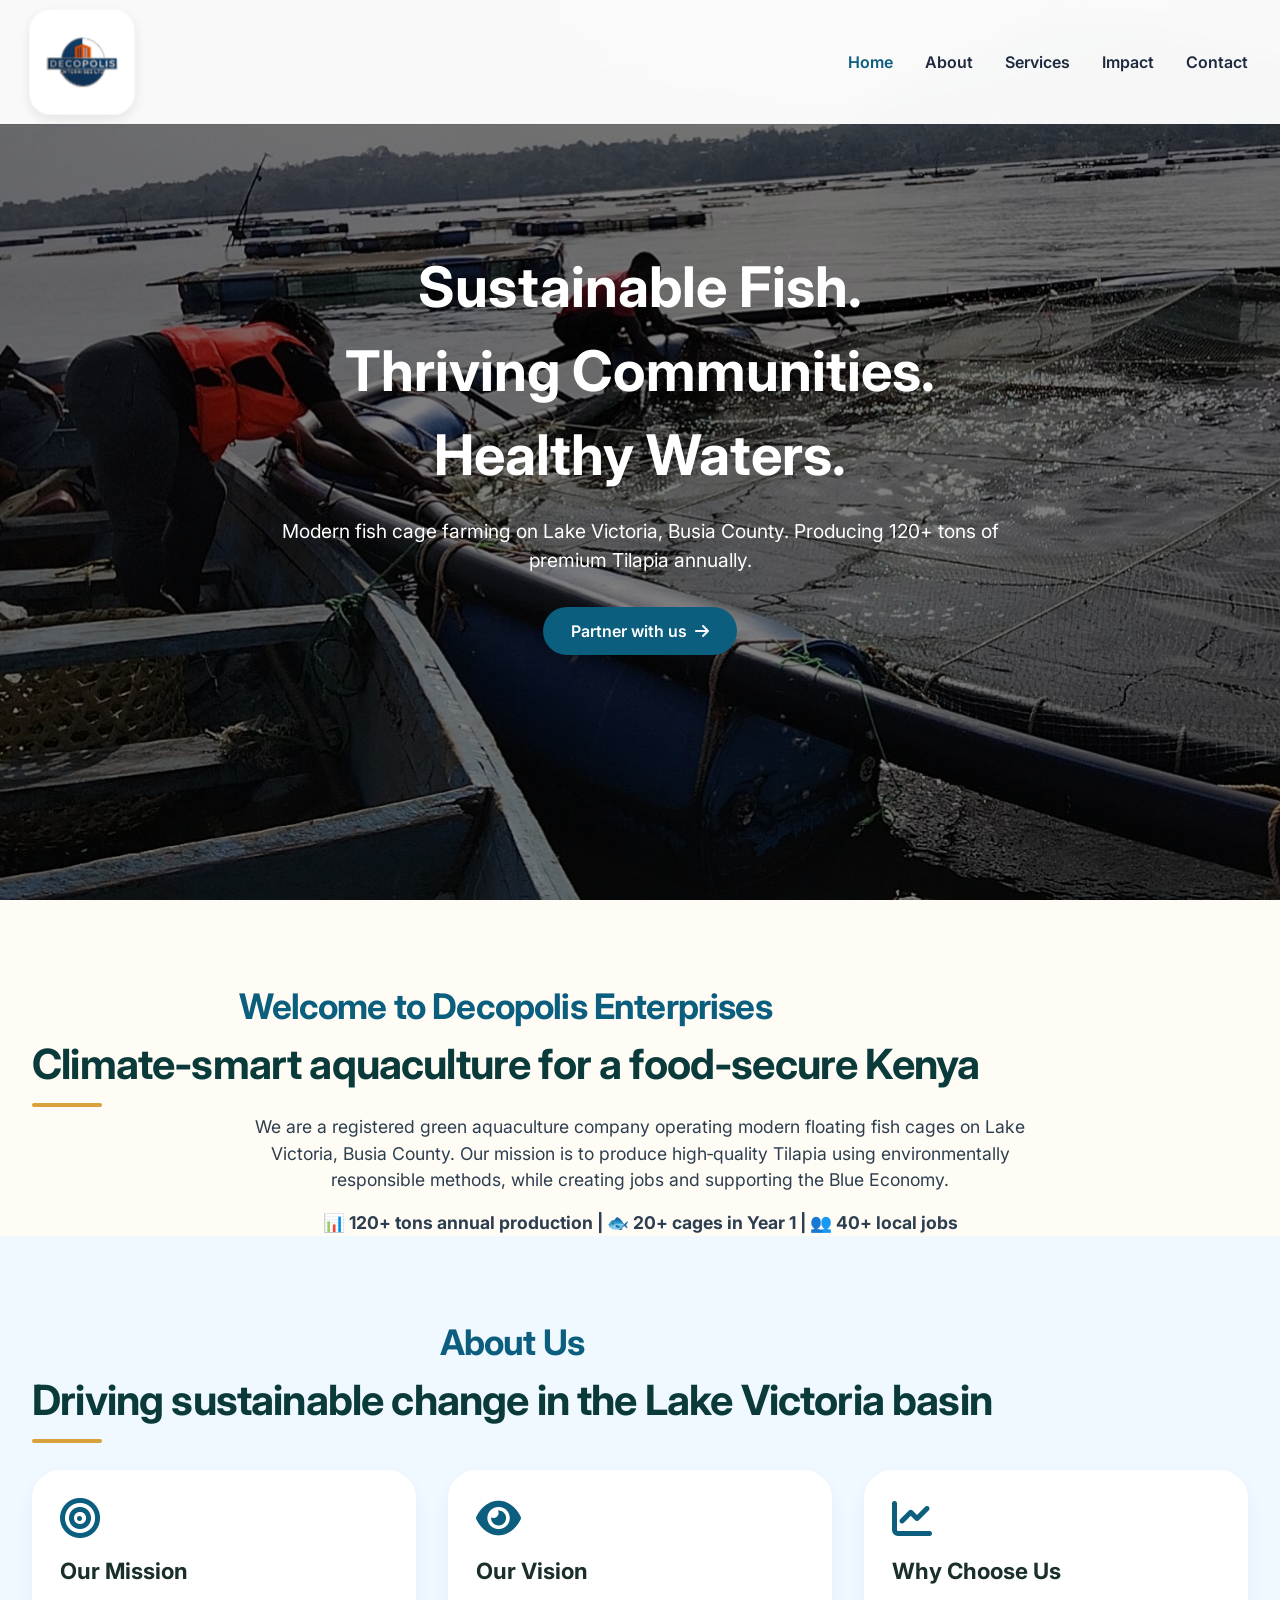
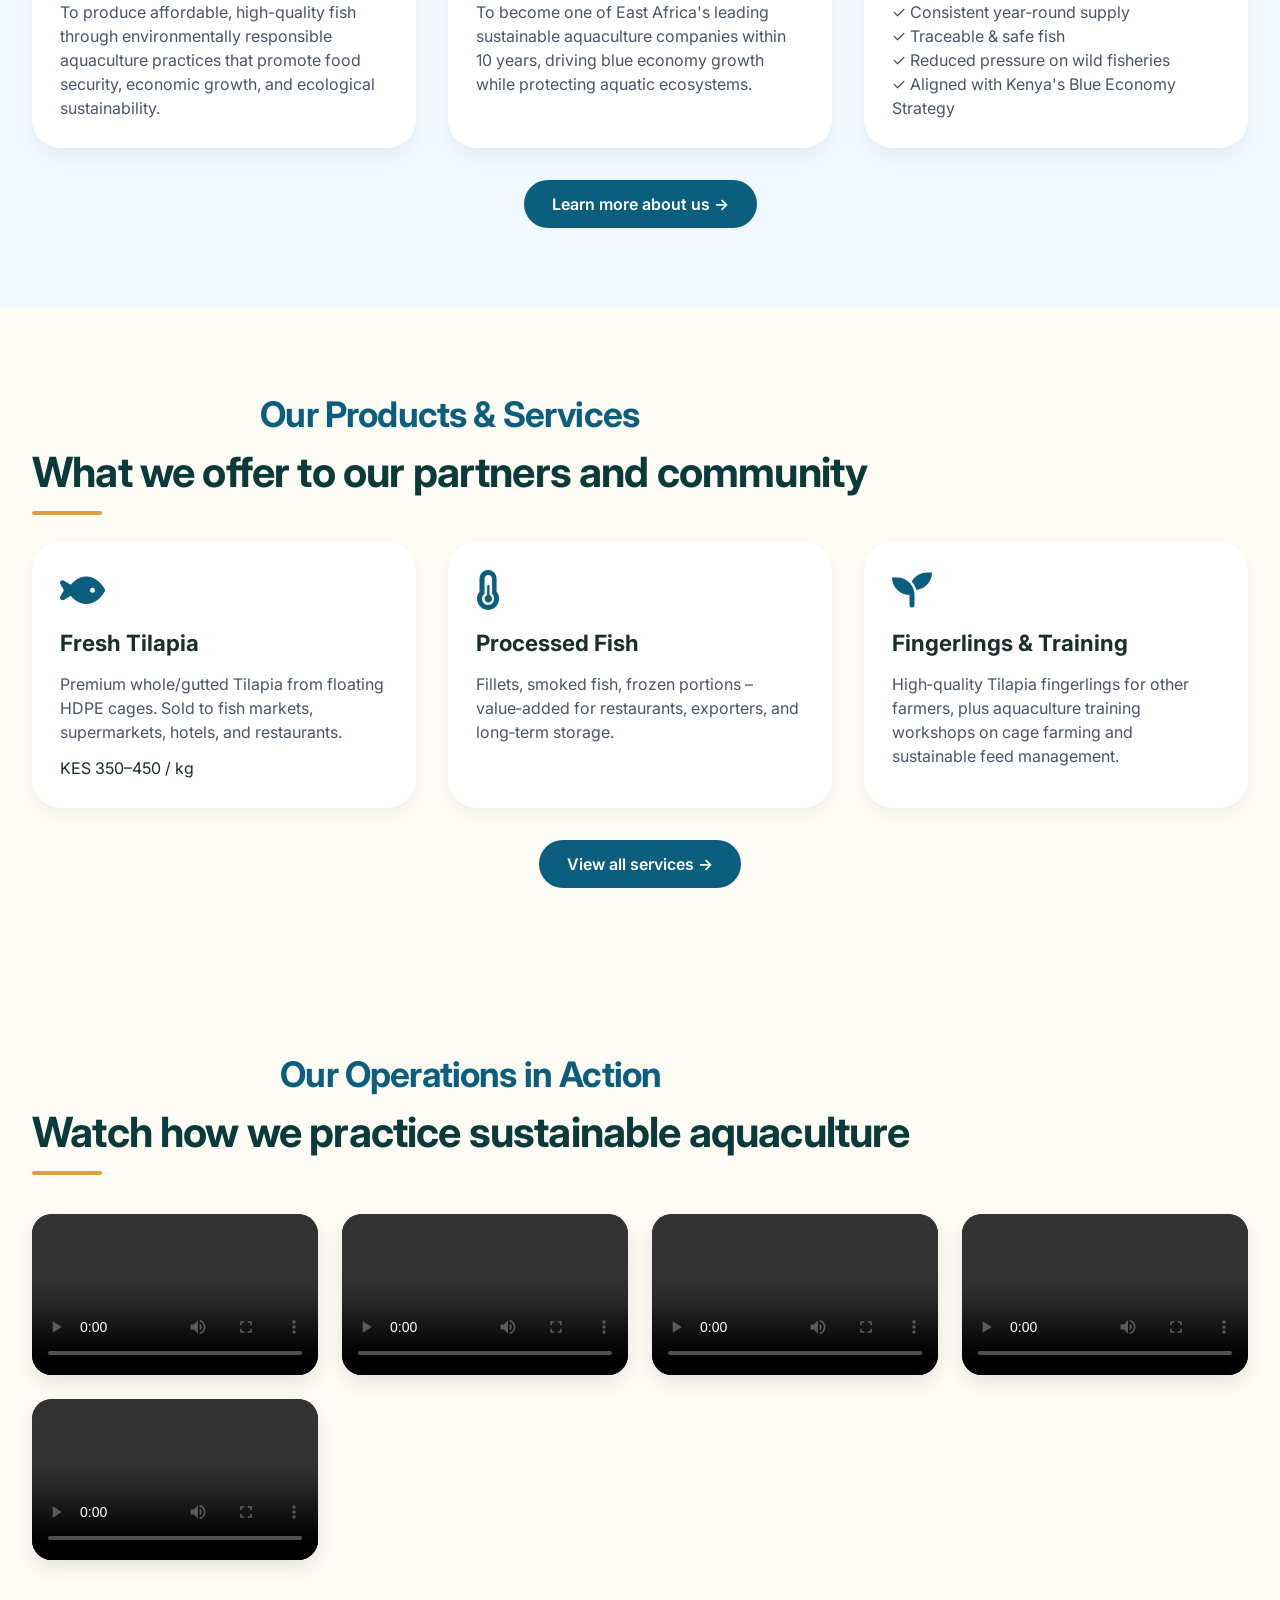
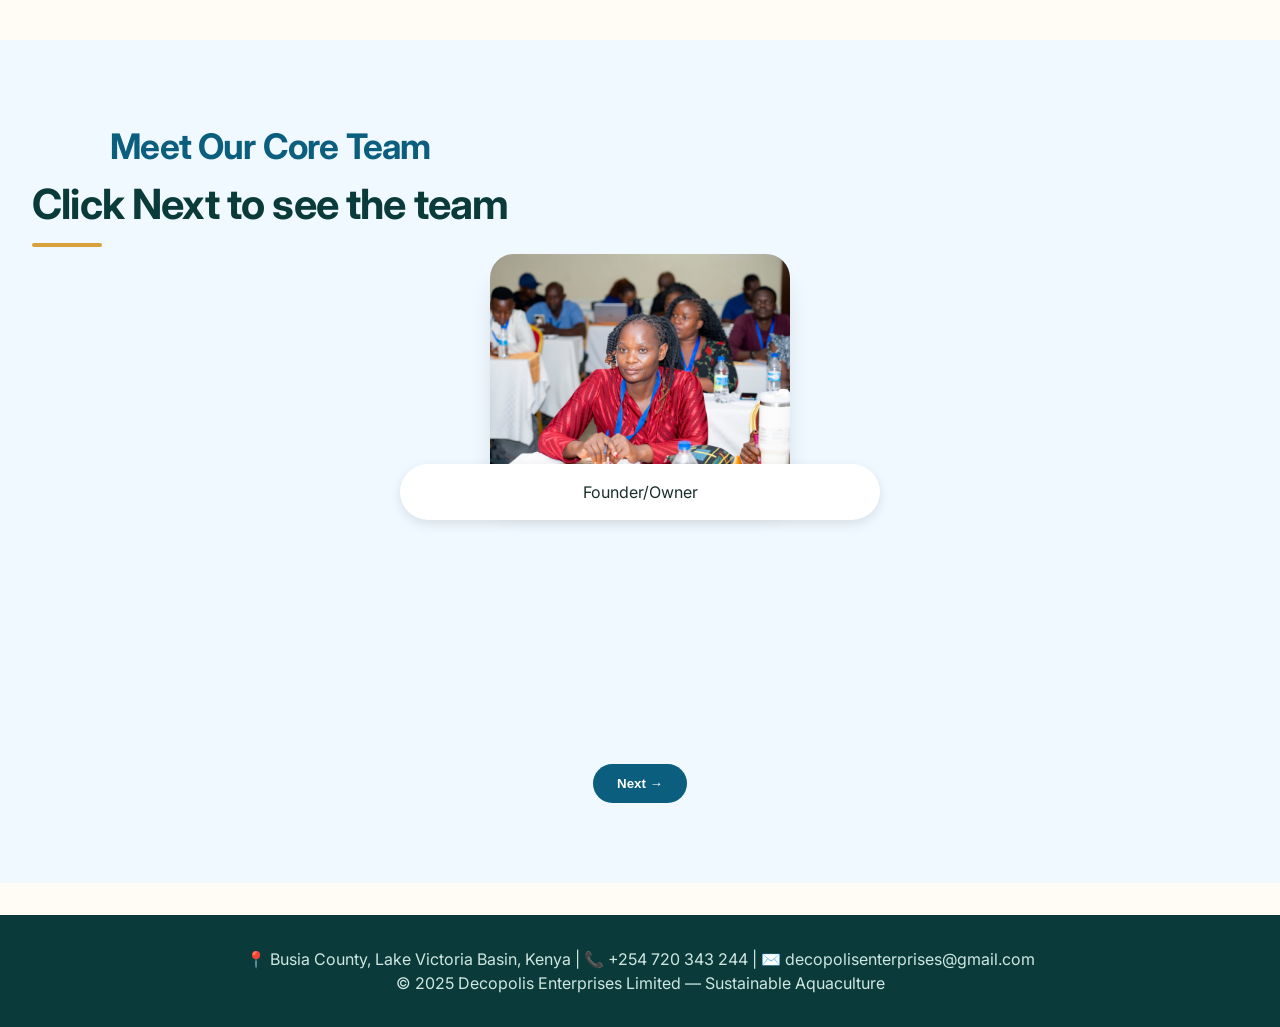
==== index.html @ 2c586dbb "Files for the company" ====
<!DOCTYPE html>
<html lang="en">
<head>
    <meta charset="UTF-8">
    <meta name="viewport" content="width=device-width, initial-scale=1.0">
    <title>Decopolis Enterprises | Sustainable Fish Farming</title>
    <link href="https://fonts.googleapis.com/css2?family=Inter:wght@300;400;600;700;800&display=swap" rel="stylesheet">
    <link rel="stylesheet" href="https://cdnjs.cloudflare.com/ajax/libs/font-awesome/6.0.0-beta3/css/all.min.css">
    <link rel="stylesheet" href="style.css">
    <style>
        /* Additional fix for team carousel (keep as is) */
        .carousel-container {
            position: relative;
            min-height: 480px;
        }
        .team-card {
            position: absolute;
            top: 0;
            left: 0;
            width: 100%;
            opacity: 0;
            visibility: hidden;
            transition: opacity 0.5s ease, visibility 0.5s;
            text-align: center;
        }
        .team-card.active {
            opacity: 1;
            visibility: visible;
            position: relative;
        }
        .team-card img {
            width: 100%;
            max-width: 300px;
            height: auto;
            border-radius: 24px;
            box-shadow: 0 20px 30px -10px rgba(0,0,0,0.2);
            margin: 0 auto;
            display: block;
        }
        .team-info {
            background: white;
            padding: 16px;
            margin-top: -30px;
            margin-left: auto;
            margin-right: auto;
            width: 80%;
            border-radius: 40px;
            box-shadow: 0 4px 12px rgba(0,0,0,0.1);
            position: relative;
            z-index: 2;
        }
        /* New styles for added info sections (keep consistent) */
        .info-grid {
            display: grid;
            grid-template-columns: repeat(auto-fit, minmax(280px, 1fr));
            gap: 32px;
            margin-top: 20px;
        }
        .info-card {
            background: white;
            padding: 28px;
            border-radius: 28px;
            box-shadow: 0 8px 20px rgba(0,0,0,0.05);
            transition: 0.2s;
        }
        .info-card:hover {
            transform: translateY(-4px);
            box-shadow: 0 12px 28px rgba(0,0,0,0.1);
        }
        .info-card i {
            font-size: 40px;
            color: #0b5e7e;
            margin-bottom: 16px;
        }
        .info-card h3 {
            margin-bottom: 12px;
            font-size: 1.4rem;
        }
        .info-card p {
            color: #4a5568;
        }

  /* Video grid – 4 columns on desktop, 2 on tablet, 1 on mobile */
  .video-grid {
    display: grid;
    grid-template-columns: repeat(4, 1fr);
    gap: 1.5rem;
    margin-top: 2rem;
  }
  .video-wrapper {
    background: #1e2a3e;
    border-radius: 20px;
    overflow: hidden;
    box-shadow: 0 8px 20px rgba(0,0,0,0.1);
    transition: transform 0.2s;
  }
  .video-wrapper:hover {
    transform: translateY(-4px);
  }
  .responsive-video {
    width: 100%;
    aspect-ratio: 16 / 9;  /* Forces all videos to 16:9, cropping if needed */
    object-fit: cover;      /* Crops extra width/height to fit the box */
    display: block;
  }
  /* Responsive breakpoints */
  @media (max-width: 900px) {
    .video-grid { grid-template-columns: repeat(2, 1fr); }
  }
  @media (max-width: 550px) {
    .video-grid { grid-template-columns: 1fr; }
  }
    </style>
</head>
<body>

<header class="site-header">
    <div class="container">
        <div class="scene">
            <div class="card">
                <div class="face front">
                    <img src="./images/logo images/logo.png" class="logo-img" alt="Logo">
                </div>
                <div class="face back">
                    <div class="slogan-text">Sustainable Fish.<br>Thriving Communities.<br>Healthy Waters.</div>
                </div>
            </div>
        </div>
        <nav class="main-nav">
            <ul>
                <li><a href="index.html" class="active">Home</a></li>
                <li><a href="about.html">About</a></li>
                <li><a href="services.html">Services</a></li>
                <li><a href="impact.html">Impact</a></li>
                <li><a href="contact.html">Contact</a></li>
            </ul>
        </nav>
        <div class="mobile-toggle"><i class="fas fa-bars"></i></div>
    </div>
</header>

<main>
    <!-- Hero with 6 fading backgrounds (UNCHANGED) -->
    <section class="hero">
        <div class="slideshow-bg" id="heroSlideshow">
            <div class="slide-bg" style="background-image: url('./images/site images/fishing.jpeg');"></div>
            <div class="slide-bg" style="background-image: url('./images/site images/fishing2.jpeg');"></div>
            <div class="slide-bg" style="background-image: url('./images/site images/fishing3.jpeg');"></div>
            <div class="slide-bg" style="background-image: url('./images/site images/solarpanels.jpeg');"></div>
            <div class="slide-bg" style="background-image: url('./images/site images/solarproducts.jpeg');"></div>
            <div class="slide-bg" style="background-image: url('./images/site images/fishing6.jpeg');"></div>
        </div>
        <div class="hero-overlay"></div>
        <div class="hero-content">
            <h1>Sustainable Fish.<br>Thriving Communities.<br>Healthy Waters.</h1>
            <p>Modern fish cage farming on Lake Victoria, Busia County. Producing 120+ tons of premium Tilapia annually.</p>
            <a href="contact.html" class="btn btn-primary">Partner with us <i class="fas fa-arrow-right"></i></a>
        </div>
    </section>

    <!-- ===== NEW: SIMPLE INTRODUCTION ===== -->
    <section class="section" style="padding-bottom: 0;">
        <div class="container">
            <div class="section-title">
                <h2>Welcome to Decopolis Enterprises</h2>
                <p>Climate‑smart aquaculture for a food‑secure Kenya</p>
            </div>
            <div style="max-width: 800px; margin: 0 auto; text-align: center; font-size: 1.1rem; color: #2d3e50;">
                <p>We are a registered green aquaculture company operating modern floating fish cages on Lake Victoria, Busia County. Our mission is to produce high‑quality Tilapia using environmentally responsible methods, while creating jobs and supporting the Blue Economy.</p>
                <p style="margin-top: 16px;"><strong>📊 120+ tons annual production | 🐟 20+ cages in Year 1 | 👥 40+ local jobs</strong></p>
            </div>
        </div>
    </section>

    <!-- ===== NEW: ABOUT US GLIMPSE ===== -->
    <section class="section" style="background: #f0f9ff;">
        <div class="container">
            <div class="section-title">
                <h2>About Us</h2>
                <p>Driving sustainable change in the Lake Victoria basin</p>
            </div>
            <div class="info-grid">
                <div class="info-card">
                    <i class="fas fa-bullseye"></i>
                    <h3>Our Mission</h3>
                    <p>To produce affordable, high-quality fish through environmentally responsible aquaculture practices that promote food security, economic growth, and ecological sustainability.</p>
                </div>
                <div class="info-card">
                    <i class="fas fa-eye"></i>
                    <h3>Our Vision</h3>
                    <p>To become one of East Africa's leading sustainable aquaculture companies within 10 years, driving blue economy growth while protecting aquatic ecosystems.</p>
                </div>
                <div class="info-card">
                    <i class="fas fa-chart-line"></i>
                    <h3>Why Choose Us</h3>
                    <p>✓ Consistent year‑round supply<br>✓ Traceable & safe fish<br>✓ Reduced pressure on wild fisheries<br>✓ Aligned with Kenya's Blue Economy Strategy</p>
                </div>
            </div>
            <div style="text-align: center; margin-top: 32px;">
                <a href="about.html" class="btn btn-primary" style="background: #0b5e7e;">Learn more about us →</a>
            </div>
        </div>
    </section>

    <!-- ===== NEW: PRODUCTS & SERVICES GLIMPSE ===== -->
    <section class="section">
        <div class="container">
            <div class="section-title">
                <h2>Our Products & Services</h2>
                <p>What we offer to our partners and community</p>
            </div>
            <div class="info-grid">
                <div class="info-card">
                    <i class="fas fa-fish"></i>
                    <h3>Fresh Tilapia</h3>
                    <p>Premium whole/gutted Tilapia from floating HDPE cages. Sold to fish markets, supermarkets, hotels, and restaurants.</p>
                    <span class="price-badge" style="display: inline-block; margin-top: 12px;">KES 350–450 / kg</span>
                </div>
                <div class="info-card">
                    <i class="fas fa-thermometer-half"></i>
                    <h3>Processed Fish</h3>
                    <p>Fillets, smoked fish, frozen portions – value‑added for restaurants, exporters, and long‑term storage.</p>
                </div>
                <div class="info-card">
                    <i class="fas fa-seedling"></i>
                    <h3>Fingerlings & Training</h3>
                    <p>High‑quality Tilapia fingerlings for other farmers, plus aquaculture training workshops on cage farming and sustainable feed management.</p>
                </div>
            </div>
            <div style="text-align: center; margin-top: 32px;">
                <a href="services.html" class="btn btn-primary" style="background: #0b5e7e;">View all services →</a>
            </div>
        </div>
    </section>

<!-- ===== VIDEO SECTION (responsive, handles any size) ===== -->
<section class="section">
  <div class="container">
    <div class="section-title">
      <h2>Our Operations in Action</h2>
      <p>Watch how we practice sustainable aquaculture</p>
    </div>
    <div class="video-grid">
      <!-- Video 1 -->
      <div class="video-wrapper">
        <video class="responsive-video" controls >
          <source src="./videos/Decopolis/VID-20260406-WA0018.mp4" type="video/mp4">
          Your browser does not support the video tag.
        </video>
      </div>
      <!-- Video 2 -->
      <div class="video-wrapper">
        <video class="responsive-video" controls >
          <source src="./videos/Decopolis/VID-20260406-WA0019.mp4" type="video/mp4">
        </video>
      </div>
      <!-- Video 3 -->
      <div class="video-wrapper">
        <video class="responsive-video" controls>
          <source src="./videos/Decopolis/VID-20260406-WA0020.mp4" type="video/mp4">
        </video>
      </div>
      <!-- Video 4 -->
      <div class="video-wrapper">
        <video class="responsive-video" controls>
          <source src="./videos/Decopolis/VID-20260406-WA0021.mp4" type="video/mp4">
        </video>
      </div>
       <!-- Video 5 -->
      <div class="video-wrapper">
        <video class="responsive-video" controls>
          <source src="./videos/Decopolis/VID-20260406-WA0022.mp4" type="video/mp4">
        </video>
      </div>
    </div>
  </div>
</section>

    <!-- Team Carousel (unchanged) -->
    <section class="section" style="background: #f0f9ff;">
        <div class="container">
            <div class="section-title">
                <h2>Meet Our Core Team</h2>
                <p>Click Next to see the team</p>
            </div>
            <div class="team-carousel">
                <div class="carousel-container" id="teamCarousel">
                    <div class="team-card active">
                        <img src="./images/team members/founder.jpeg.jpeg" alt="Jane Mwikali">
                        <div class="team-info">
                            <p>Founder/Owner</p>
                        </div>
                    </div>
                    <div class="team-card">
                        <img src="./images/team members/operationmanager.jpeg.jpeg" alt="James Otieno">
                        <div class="team-info">
                            <p>Operations Manager</p>
                        </div>
                    </div>
                    <div class="team-card">
                        <img src="./images/team members/financemanager.jpeg.jpeg" alt="Dr. Faith Atieno">
                        <div class="team-info">
                            <p>Finance Manager</p>
                        </div>
                    </div>
                    <div class="team-card">
                        <img src="./images/team members/marketingmanager.jpeg.jpeg" alt="Marketing Manager">
                        <div class="team-info">
                            <p>Marketing Manager</p>
                        </div>
                    </div>
                </div>
                <button class="carousel-btn" id="nextTeamBtn">Next →</button>
            </div>
        </div>
    </section>
</main>

<footer>
    <div class="container">
        <p>📍 Busia County, Lake Victoria Basin, Kenya | 📞 +254 720 343 244 | ✉️ decopolisenterprises@gmail.com</p>
        <p>© 2025 Decopolis Enterprises Limited — Sustainable Aquaculture</p>
    </div>
</footer>

<script>
    // 6-image slideshow (fading)
    let slides = document.querySelectorAll('.slide-bg');
    let currentSlide = 0;
    function showSlide(index) {
        slides.forEach((s, i) => {
            s.classList.toggle('active', i === index);
        });
    }
    setInterval(() => {
        currentSlide = (currentSlide + 1) % slides.length;
        showSlide(currentSlide);
    }, 4000);
    showSlide(0);

    // Team carousel (next button cycles)
    const teamCards = document.querySelectorAll('#teamCarousel .team-card');
    let currentTeam = 0;
    const nextBtn = document.getElementById('nextTeamBtn');
    function showTeamCard(index) {
        teamCards.forEach((card, i) => {
            card.classList.toggle('active', i === index);
        });
    }
    if (nextBtn && teamCards.length) {
        nextBtn.addEventListener('click', () => {
            currentTeam = (currentTeam + 1) % teamCards.length;
            showTeamCard(currentTeam);
        });
    }

    // Mobile menu toggle
    const toggleBtn = document.querySelector('.mobile-toggle');
    const navMenu = document.querySelector('.main-nav');
    if (toggleBtn) {
        toggleBtn.addEventListener('click', () => {
            navMenu.classList.toggle('show');
        });
    }

    // Sticky header
    window.addEventListener('scroll', () => {
        const header = document.querySelector('.site-header');
        if (window.scrollY > 50) header.classList.add('scrolled');
        else header.classList.remove('scrolled');
    });
</script>
</body>
</html>
---- style.css ----
/* ===== RESET & GLOBAL ===== */
* {
    margin: 0;
    padding: 0;
    box-sizing: border-box;
}

body {
    font-family: 'Inter', sans-serif;
    color: #1e2a3e;
    line-height: 1.5;
    background: #ffffff;
}

.container {
    max-width: 1280px;
    margin: 0 auto;
    padding: 0 24px;
}

/* ===== HEADER WITH 3D FLIP ===== */
.site-header {
    position: fixed;
    top: 0;
    width: 100%;
    background: rgba(255,255,255,0.96);
    backdrop-filter: blur(8px);
    z-index: 1000;
    padding: 12px 0;
    transition: 0.2s;
    box-shadow: 0 1px 0 rgba(0,0,0,0.05);
}

.site-header.scrolled {
    box-shadow: 0 8px 20px rgba(0,0,0,0.08);
}

.site-header .container {
    display: flex;
    justify-content: space-between;
    align-items: center;
    flex-wrap: wrap;
}

/* 3D Scene */
.scene {
    width: 100px;
    height: 100px;
    perspective: 800px;
}

.card {
    width: 100%;
    height: 100%;
    position: relative;
    transform-style: preserve-3d;
    animation: flipVertical 8s infinite ease-in-out;
}

.face {
    position: absolute;
    width: 100%;
    height: 100%;
    display: flex;
    justify-content: center;
    align-items: center;
    backface-visibility: hidden;
    background: rgba(255, 255, 255, 0.945);
    border-radius: 20px;
    box-shadow: 0 4px 12px rgba(0,0,0,0.1);
}

.front {
    transform: rotateX(0deg) translateZ(40px);
}

.back {
    transform: rotateX(180deg) translateZ(40px);
}

.logo-img {
    width: 70px;
    height: auto;
}

.slogan-text {
    font-size: 10px;
    text-align: center;
    font-weight: 700;
    color: #0b5e7e;
}

@keyframes flipVertical {
    0%, 35% { transform: rotateX(0deg); }
    50%, 85% { transform: rotateX(180deg); }
    100% { transform: rotateX(360deg); }
}

/* Navigation */
.main-nav ul {
    display: flex;
    gap: 32px;
    list-style: none;
}

.main-nav a {
    text-decoration: none;
    font-weight: 600;
    color: #1e2a3e;
    transition: 0.2s;
}

.main-nav a:hover, .main-nav a.active {
    color: #0b5e7e;
}

.mobile-toggle {
    display: none;
    font-size: 24px;
    cursor: pointer;
}

/* ===== HERO SLIDESHOW (6 images fade) ===== */
.hero {
    height: 100vh;
    position: relative;
    display: flex;
    align-items: center;
    justify-content: center;
    text-align: center;
    color: white;
    overflow: hidden;
}

.slideshow-bg {
    position: absolute;
    inset: 0;
    z-index: 0;
}

.slide-bg {
    position: absolute;
    inset: 0;
    background-size: cover;
    background-position: center;
    opacity: 0;
    transition: opacity 1.5s ease-in-out;
}

.slide-bg.active {
    opacity: 1;
}

.hero-overlay {
    position: absolute;
    inset: 0;
    background: rgba(0,0,0,0.5);
    z-index: 1;
}

.hero-content {
    position: relative;
    z-index: 2;
    max-width: 800px;
    margin: 0 auto;
    padding: 20px;
}

.hero h1 {
    font-size: 3.5rem;
    margin-bottom: 20px;
}

.hero p {
    font-size: 1.2rem;
    margin-bottom: 32px;
}

.btn {
    display: inline-flex;
    align-items: center;
    gap: 8px;
    padding: 12px 28px;
    border-radius: 40px;
    font-weight: 600;
    text-decoration: none;
    transition: 0.2s;
}

.btn-primary {
    background: #0b5e7e;
    color: white;
}

.btn-primary:hover {
    background: #094a63;
    transform: translateY(-2px);
}

/* ===== VIDEO SECTION ===== */
.section {
    padding: 80px 0;
}

.section-title {
    text-align: center;
    margin-bottom: 48px;
}

.section-title h2 {
    font-size: 2.2rem;
    color: #0b5e7e;
}

.video-grid {
    display: grid;
    grid-template-columns: repeat(auto-fit, minmax(280px, 1fr));
    gap: 32px;
}

.video-placeholder {
    background: #1e2a3e;
    aspect-ratio: 16 / 9;
    border-radius: 20px;
    display: flex;
    align-items: center;
    justify-content: center;
    color: white;
    font-size: 1.2rem;
}

/* ===== TEAM CAROUSEL (horizontal, next replaces) ===== */
.team-carousel {
    position: relative;
    max-width: 600px;
    margin: 0 auto;
    text-align: center;
}

.carousel-container {
    position: relative;
    min-height: 400px;
}

.team-card {
    position: absolute;
    width: 100%;
    opacity: 0;
    transition: opacity 0.5s ease, transform 0.3s;
    transform: scale(0.95);
}

.team-card.active {
    opacity: 1;
    transform: scale(1);
    position: relative;
}

.team-card img {
    width: 100%;
    max-width: 300px;
    height: auto;
    border-radius: 24px;
    box-shadow: 0 20px 30px -10px rgba(0,0,0,0.2);
}

.team-info {
    background: white;
    padding: 16px;
    margin-top: -40px;
    margin-left: auto;
    margin-right: auto;
    width: 80%;
    border-radius: 40px;
    box-shadow: 0 4px 12px rgba(0,0,0,0.1);
    position: relative;
    z-index: 2;
}

.carousel-btn {
    background: #0b5e7e;
    color: white;
    border: none;
    padding: 12px 24px;
    border-radius: 40px;
    font-weight: 600;
    cursor: pointer;
    margin-top: 30px;
    transition: 0.2s;
}

.carousel-btn:hover {
    background: #094a63;
}

/* ===== RESPONSIVE ===== */
@media (max-width: 768px) {
    .main-nav {
        display: none;
        width: 100%;
    }
    .main-nav.show {
        display: block;
    }
    .main-nav ul {
        flex-direction: column;
        align-items: center;
        padding: 20px 0;
    }
    .mobile-toggle {
        display: block;
    }
    .hero h1 {
        font-size: 2rem;
    }
    .video-grid {
        grid-template-columns: 1fr;
    }
}

/* Additional page styles (about, services, etc.) */
.page-header {
    background: #0b5e7e;
    color: white;
    padding: 120px 0 60px;
    text-align: center;
}

.content-grid {
    display: grid;
    grid-template-columns: 1fr 1fr;
    gap: 48px;
    margin: 60px 0;
}

/* Footer */
footer {
    background: #0f172a;
    color: #cbd5e6;
    padding: 40px 0;
    text-align: center;
}
/* Team Carousel fixes */
.carousel-container {
    position: relative;
    min-height: 480px; /* Adjust based on your image height */
}

.team-card {
    position: absolute;
    top: 0;
    left: 0;
    width: 100%;
    opacity: 0;
    visibility: hidden;
    transition: opacity 0.5s ease, visibility 0.5s;
    text-align: center;
}

.team-card.active {
    opacity: 1;
    visibility: visible;
    position: relative;
}

.team-card img {
    width: 100%;
    max-width: 300px;
    height: auto;
    border-radius: 24px;
    box-shadow: 0 20px 30px -10px rgba(0,0,0,0.2);
    margin: 0 auto;
    display: block;
}

.team-info {
    background: white;
    padding: 16px;
    margin-top: -30px;
    margin-left: auto;
    margin-right: auto;
    width: 80%;
    border-radius: 40px;
    box-shadow: 0 4px 12px rgba(0,0,0,0.1);
    position: relative;
    z-index: 2;
}
.milestones {
    display: flex;
    justify-content: space-around;
    background: #1e2a3e;
    color: white;
    padding: 48px 20px;
    border-radius: 48px;
    flex-wrap: wrap;
    margin: 40px 0;
}
.milestone {
    text-align: center;
    min-width: 120px;
}
.milestone .number {
    font-size: 3rem;
    font-weight: 800;
    display: block;
}
* {
      margin: 0;
      padding: 0;
      box-sizing: border-box;
    }

    body {
      font-family: 'Inter', sans-serif;
      background: #fefcf5;
      color: #1a2e2c;
      scroll-behavior: smooth;
      line-height: 1.5;
      overflow-x: hidden;
    }

    /* custom color palette */
    :root {
      --deep-teal: #0a3b3a;
      --aqua-green: #1f7a6c;
      --seafoam-light: #d4f3ef;
      --sand: #f2e8cf;
      --warm-sand: #e7dbbd;
      --dark-forest: #1e3f3a;
      --gold-accent: #d9a13b;
      --white: #ffffff;
      --gray-light: #f8f7f2;
      --transition-smooth: all 0.3s cubic-bezier(0.2, 0.9, 0.4, 1.1);
    }

    .container {
      max-width: 1280px;
      margin: 0 auto;
      padding: 0 2rem;
    }

    /* ===== NAVIGATION (page split control) ===== */
    .nav-split {
      background: white;
      box-shadow: 0 8px 20px rgba(0, 0, 0, 0.05);
      position: sticky;
      top: 0;
      z-index: 100;
      backdrop-filter: blur(0px);
      border-bottom: 1px solid #e0e6e2;
    }
    .nav-container {
      display: flex;
      justify-content: center;
      gap: 2rem;
      padding: 1rem 1rem;
      flex-wrap: wrap;
    }
    .nav-btn {
      background: transparent;
      border: none;
      font-size: 1.2rem;
      font-weight: 600;
      padding: 0.7rem 1.8rem;
      border-radius: 60px;
      cursor: pointer;
      transition: var(--transition-smooth);
      font-family: 'Inter', sans-serif;
      color: #2c5a54;
      letter-spacing: -0.2px;
      position: relative;
    }
    .nav-btn i {
      margin-right: 8px;
      font-size: 1.1rem;
    }
    .nav-btn:hover {
      background: var(--seafoam-light);
      color: var(--deep-teal);
      transform: translateY(-2px);
    }
    .nav-btn.active {
      background: var(--aqua-green);
      color: white;
      box-shadow: 0 8px 16px -6px rgba(31, 122, 108, 0.4);
    }
    /* page sections wrapper */
    .page-section {
      display: none;
      animation: fadeSlideUp 0.5s ease forwards;
    }
    .page-section.active-page {
      display: block;
    }
    @keyframes fadeSlideUp {
      from {
        opacity: 0;
        transform: translateY(20px);
      }
      to {
        opacity: 1;
        transform: translateY(0);
      }
    }
    /* shared styles */
    .section-title {
      font-size: 2.6rem;
      font-weight: 700;
      letter-spacing: -0.02em;
      margin-bottom: 1.2rem;
      color: var(--deep-teal);
      position: relative;
      display: inline-block;
    }
    .section-title:after {
      content: '';
      position: absolute;
      bottom: -12px;
      left: 0;
      width: 70px;
      height: 4px;
      background: var(--gold-accent);
      border-radius: 4px;
      transition: width 0.3s;
    }
    .section-title:hover:after {
      width: 100%;
    }
    .badge-green {
      display: inline-block;
      background: var(--seafoam-light);
      padding: 0.2rem 1rem;
      border-radius: 40px;
      font-size: 0.75rem;
      font-weight: 600;
      color: var(--aqua-green);
      margin-bottom: 1rem;
      transition: all 0.2s;
    }
    /* card hover & dynamic color */
    .triple-card, .impact-card, .service-card, .stat-card {
      transition: var(--transition-smooth);
    }
    .triple-card:hover, .impact-card:hover, .service-card:hover {
      transform: translateY(-8px);
      box-shadow: 0 25px 35px -12px rgba(10, 59, 58, 0.2);
      border-color: var(--gold-accent);
    }
    .stat-card:hover {
      transform: scale(1.02);
      background: #ffffff;
      box-shadow: 0 18px 28px -12px rgba(0,0,0,0.12);
      border-bottom-color: var(--gold-accent);
    }
    .service-card:hover .service-icon {
      background: var(--gold-accent);
      color: white;
      transition: 0.2s;
    }
    /* about grid etc */
    .about-grid {
      display: grid;
      grid-template-columns: 1fr 1fr;
      gap: 3rem;
      align-items: start;
    }
    .triple-card {
      background: var(--white);
      border-radius: 2rem;
      box-shadow: 0 20px 35px -12px rgba(0, 0, 0, 0.08);
      padding: 1.8rem;
      border: 1px solid rgba(31, 122, 108, 0.15);
    }
    .impact-stats-grid {
      display: grid;
      grid-template-columns: repeat(4, 1fr);
      gap: 2rem;
      margin-bottom: 4rem;
    }
    .stat-card {
      background: var(--white);
      border-radius: 2rem;
      padding: 1.8rem 1rem;
      text-align: center;
      box-shadow: 0 12px 24px -12px rgba(0, 0, 0, 0.06);
      border-bottom: 3px solid var(--aqua-green);
    }
    .stat-number {
      font-size: 2.6rem;
      font-weight: 800;
      color: var(--deep-teal);
      line-height: 1.2;
      transition: color 0.2s;
    }
    .stat-card:hover .stat-number {
      color: var(--gold-accent);
    }
    .impact-grid {
      display: grid;
      grid-template-columns: repeat(3, 1fr);
      gap: 2rem;
    }
    .services-grid {
      display: grid;
      grid-template-columns: repeat(auto-fit, minmax(270px, 1fr));
      gap: 2rem;
    }
    .service-icon {
      background: var(--seafoam-light);
      width: 70px;
      height: 70px;
      border-radius: 40px;
      display: flex;
      align-items: center;
      justify-content: center;
      margin-bottom: 1.5rem;
      font-size: 2rem;
      color: var(--aqua-green);
      transition: all 0.2s;
    }
    footer {
      background: var(--deep-teal);
      color: #cfe6e1;
      padding: 2rem 0;
      text-align: center;
      margin-top: 2rem;
    }
    .slogan {
      font-style: italic;
      font-weight: 500;
      color: var(--gold-accent);
      border-left: 3px solid var(--gold-accent);
      padding-left: 1rem;
      margin: 1rem 0;
    }
    @media (max-width: 900px) {
      .about-grid { grid-template-columns: 1fr; }
      .impact-stats-grid { grid-template-columns: repeat(2,1fr); }
      .impact-grid { grid-template-columns: 1fr; }
      .section-title { font-size: 2rem; }
      .nav-btn { padding: 0.5rem 1.2rem; font-size: 1rem; }
    }
    @media (max-width: 550px) {
      .impact-stats-grid { grid-template-columns: 1fr; }
    }
    /* dynamic colour change demo on hover for brand */
    .dynamic-bg {
      transition: background 0.2s;
    }
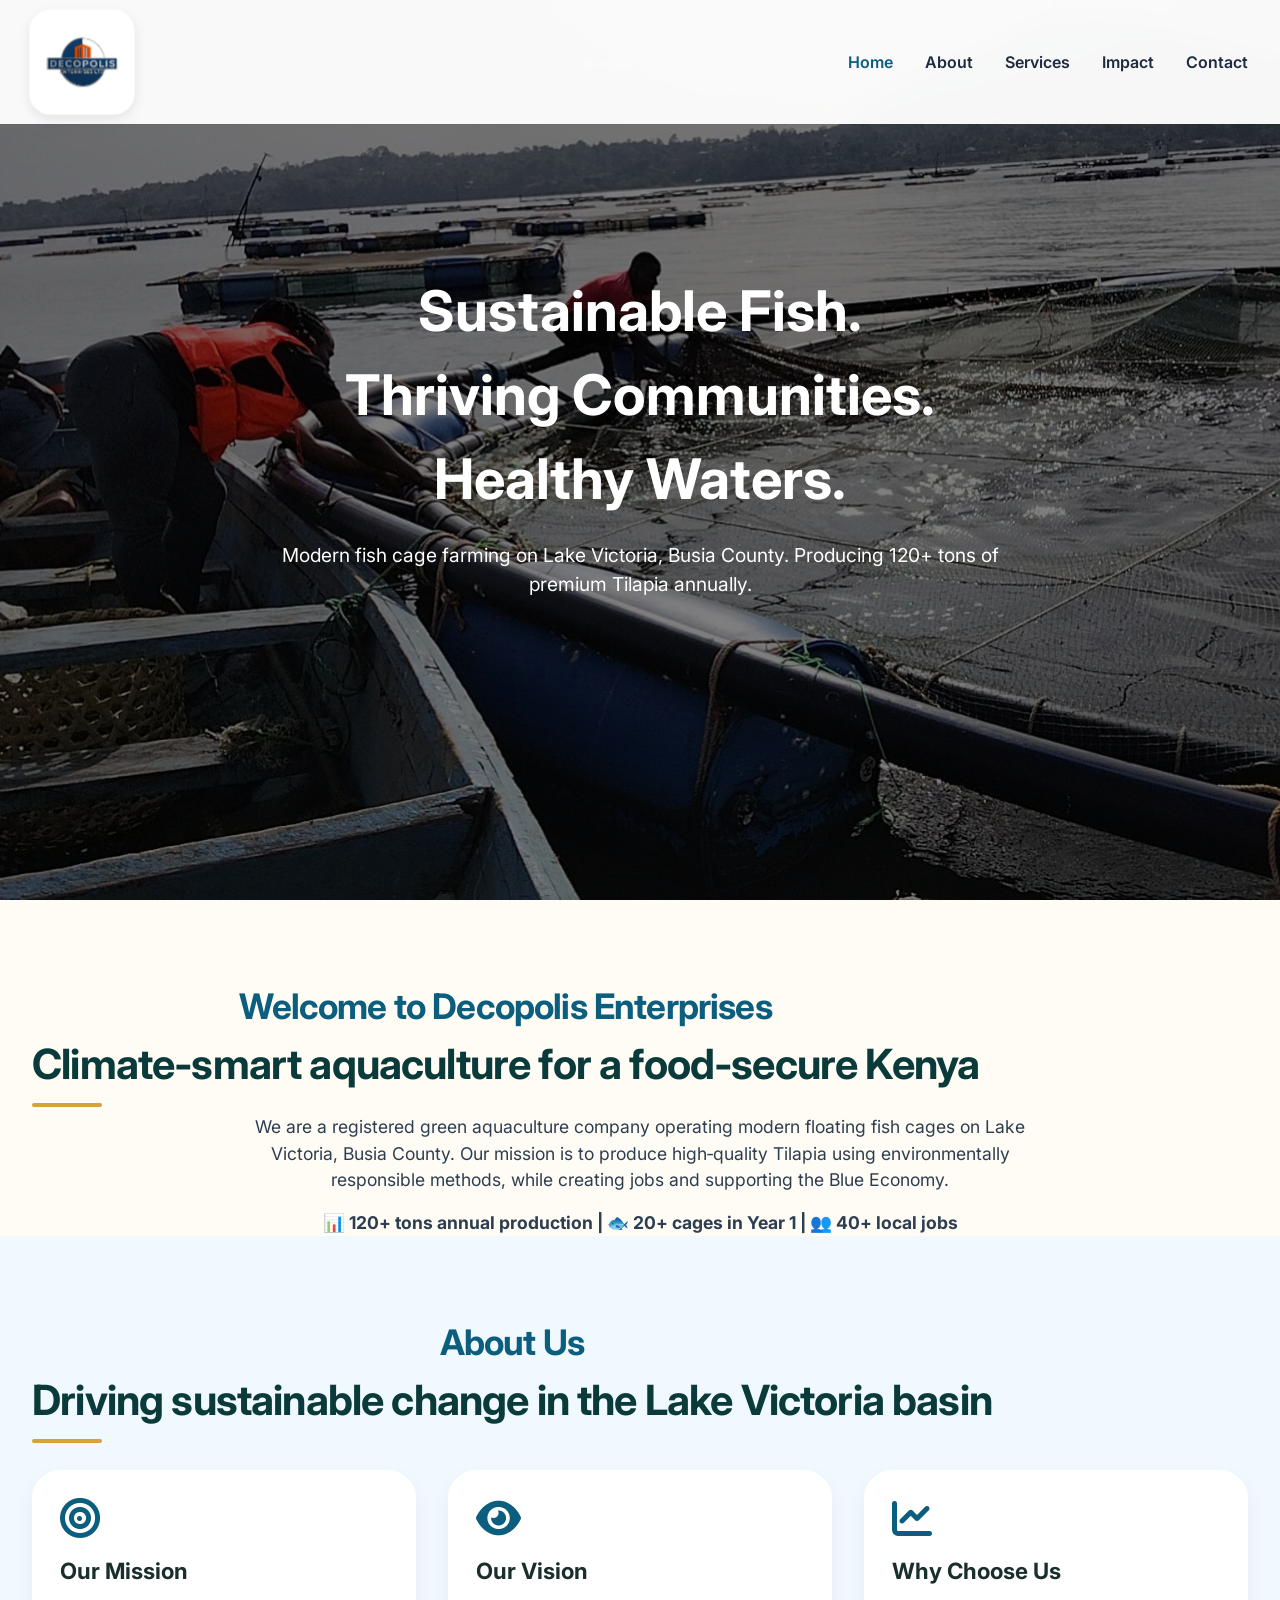
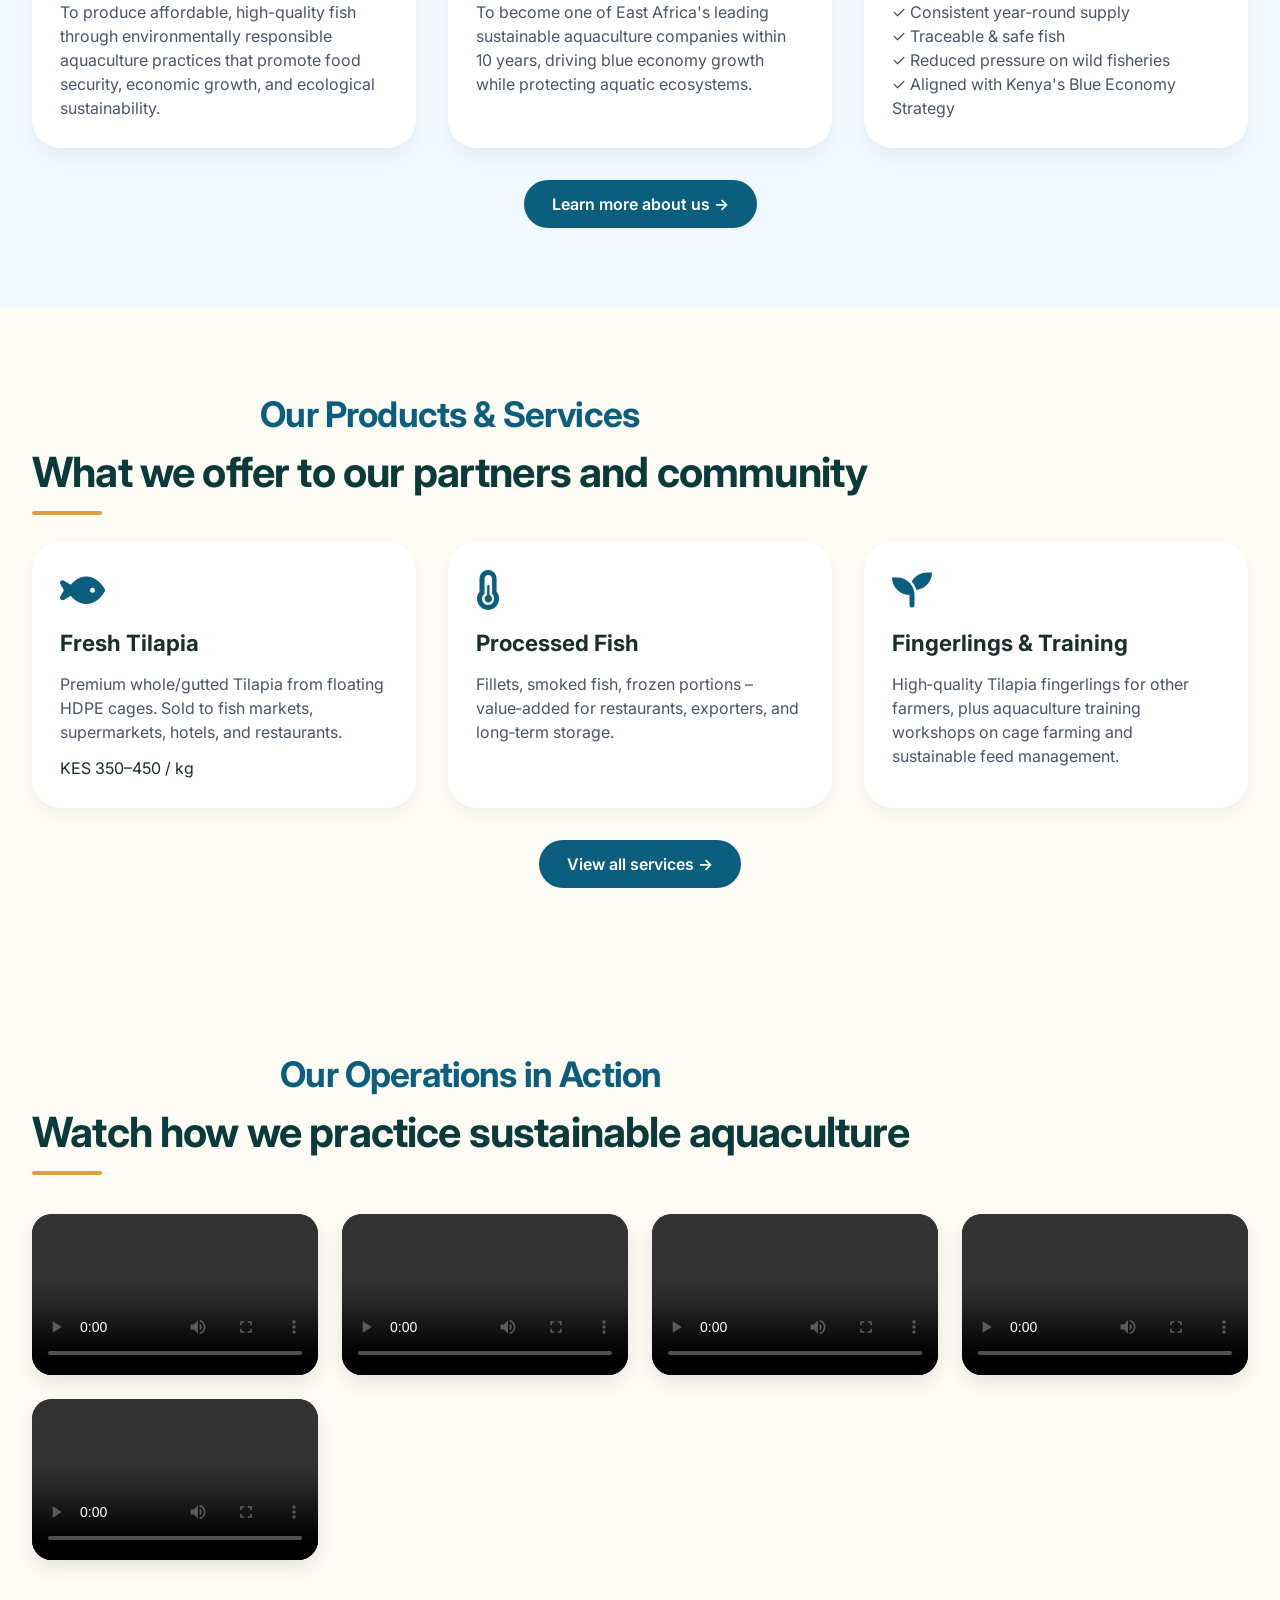
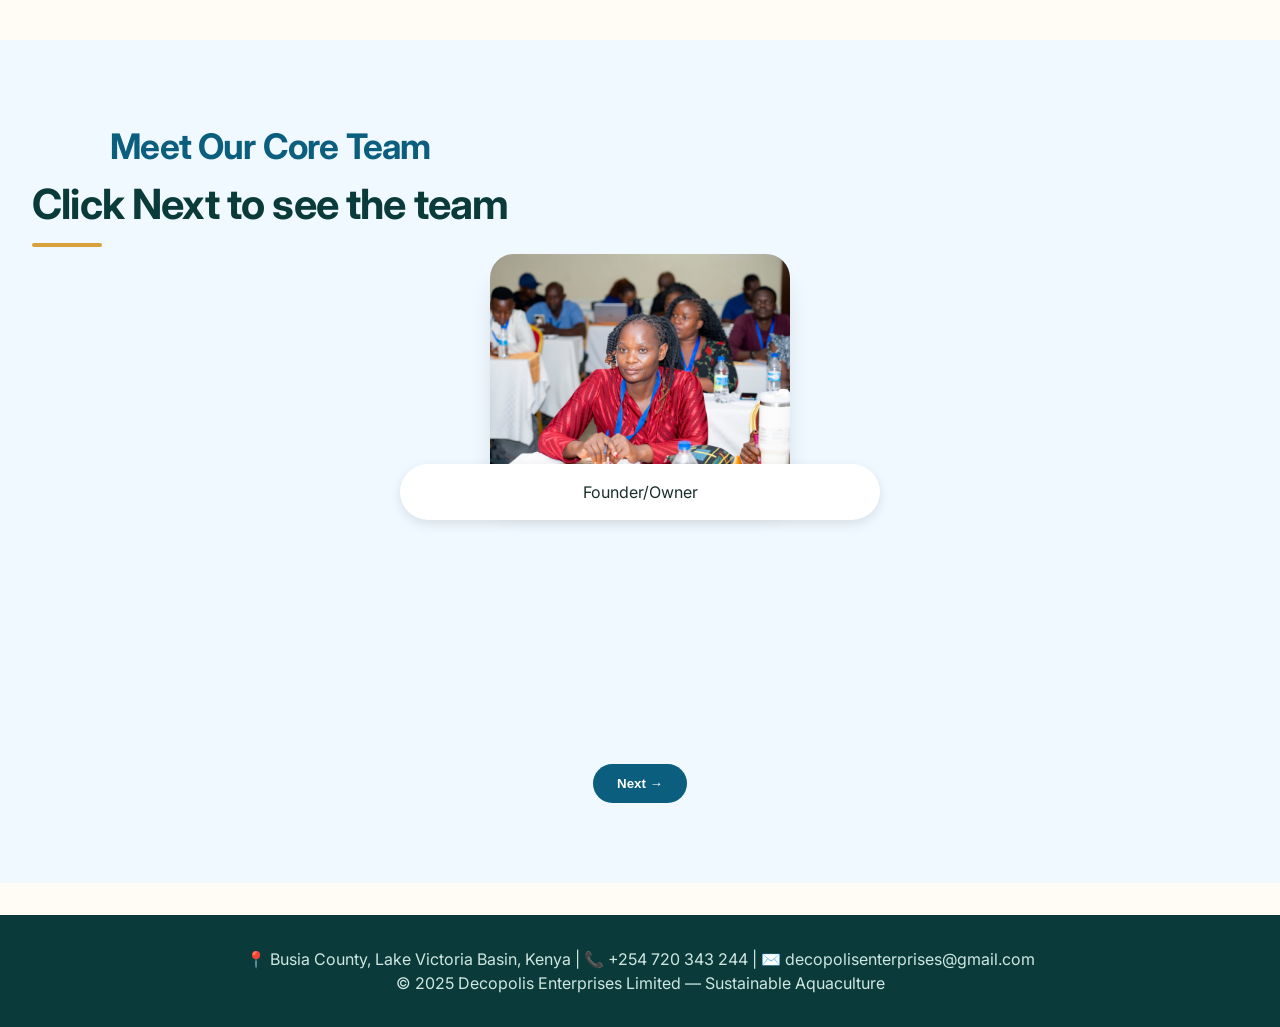
==== commit 80edb528: "Update index.html" ====
--- a/index.html
+++ b/index.html
@@ -154,7 +154,7 @@
         <div class="hero-content">
             <h1>Sustainable Fish.<br>Thriving Communities.<br>Healthy Waters.</h1>
             <p>Modern fish cage farming on Lake Victoria, Busia County. Producing 120+ tons of premium Tilapia annually.</p>
-            <a href="contact.html" class="btn btn-primary">Partner with us <i class="fas fa-arrow-right"></i></a>
+            
         </div>
     </section>
 
@@ -371,4 +371,4 @@
     });
 </script>
 </body>
-</html>+</html>
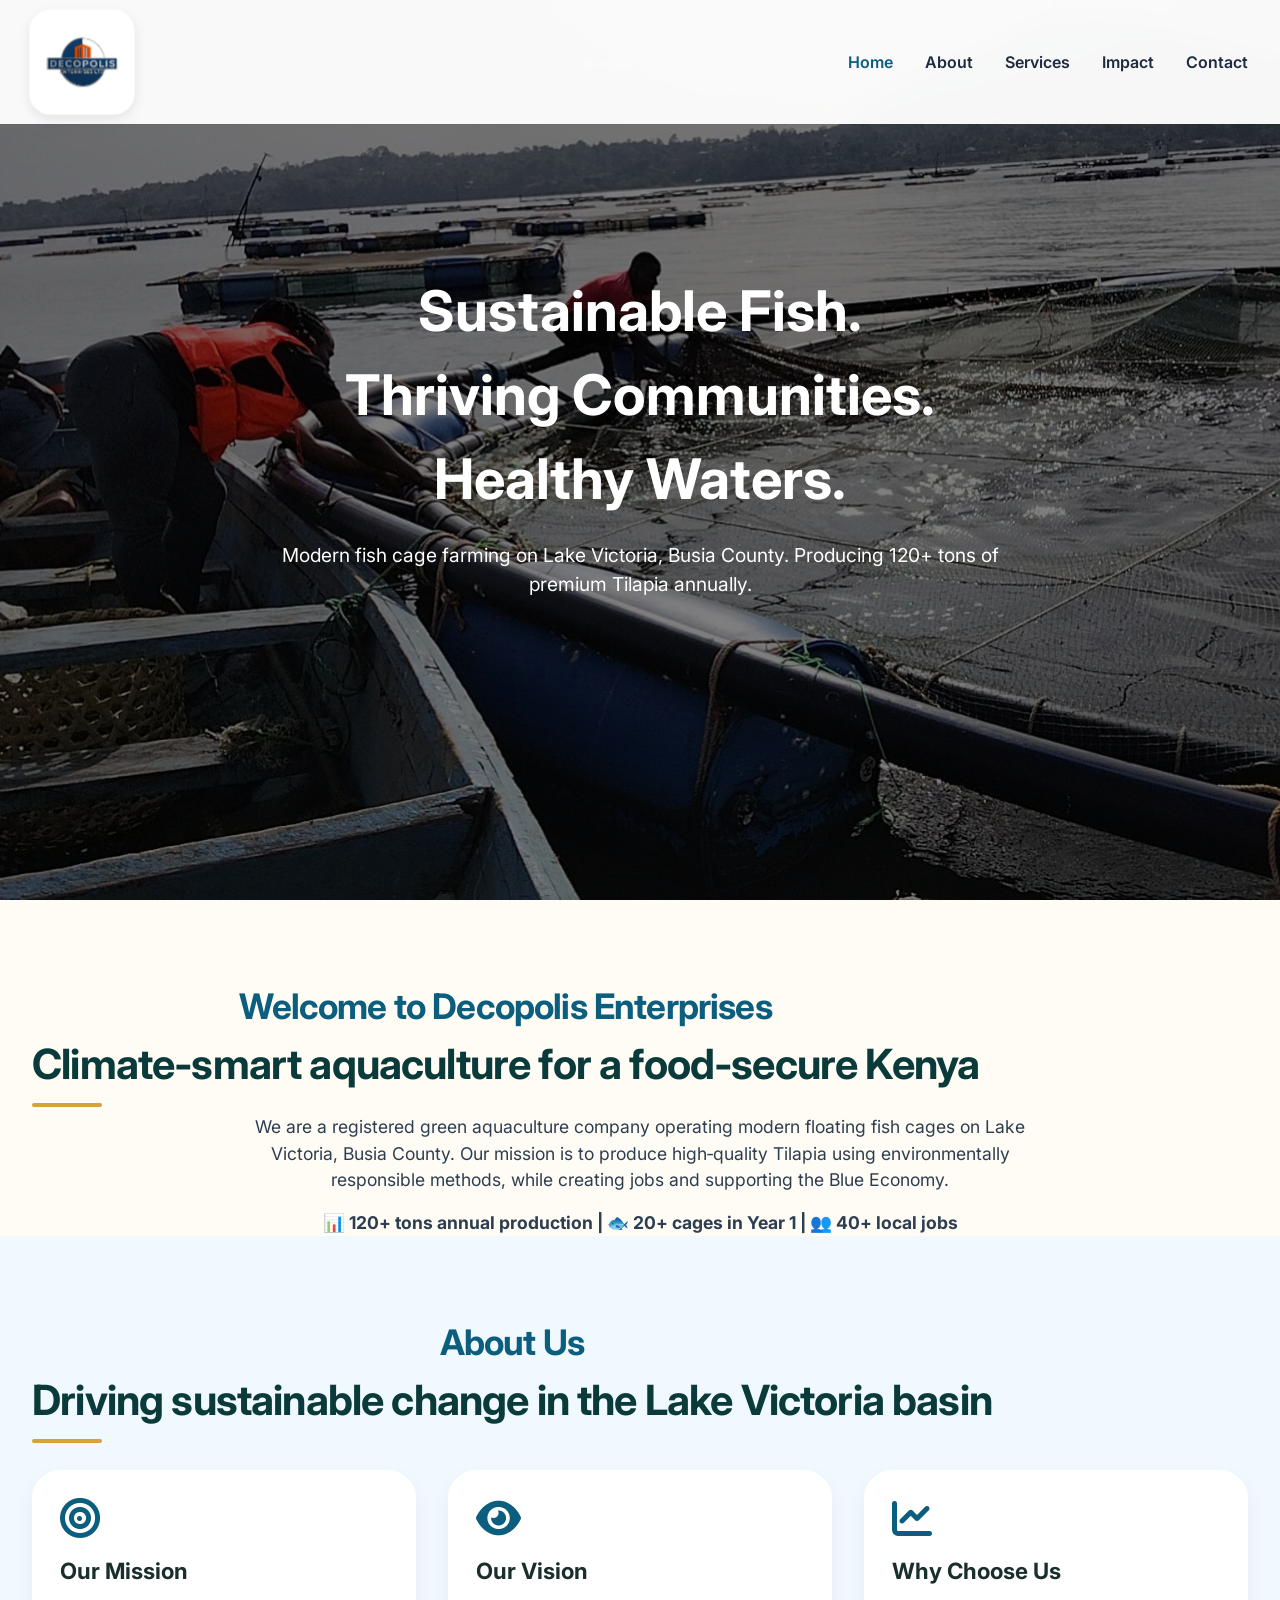
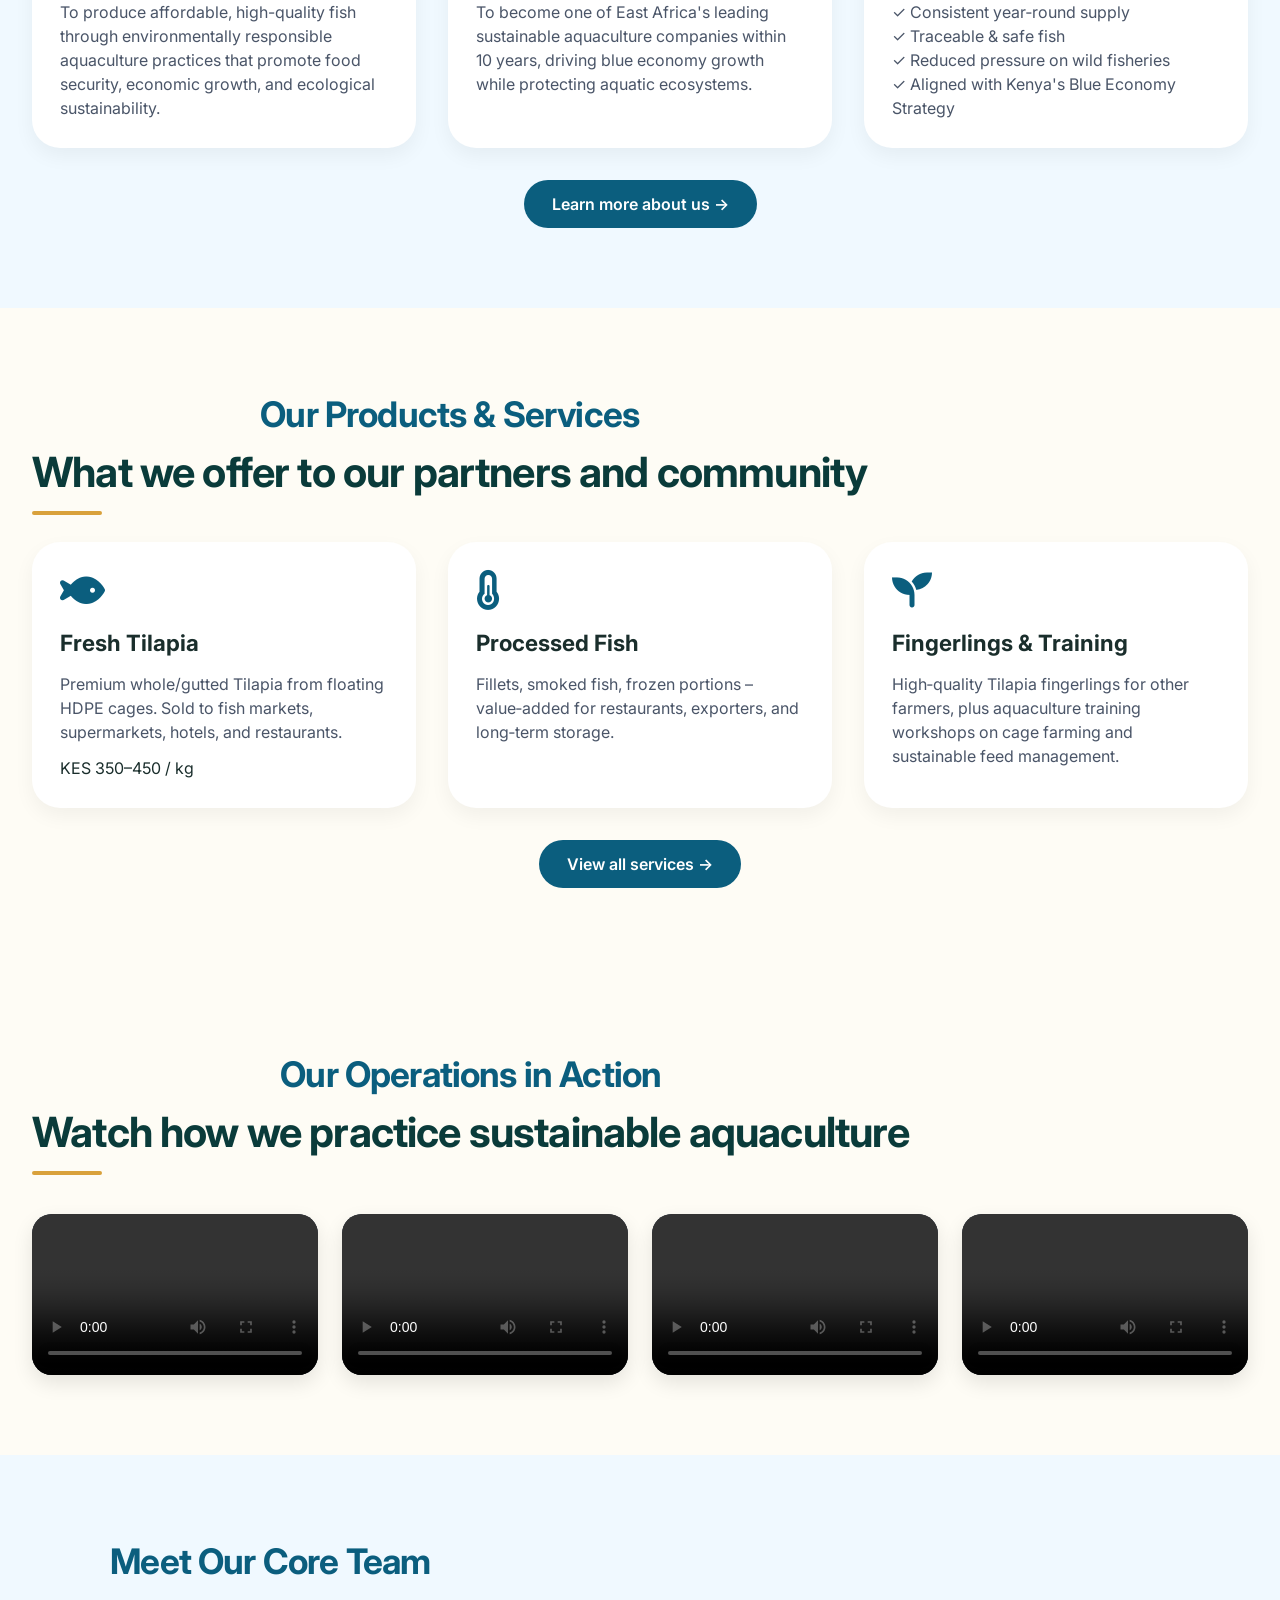
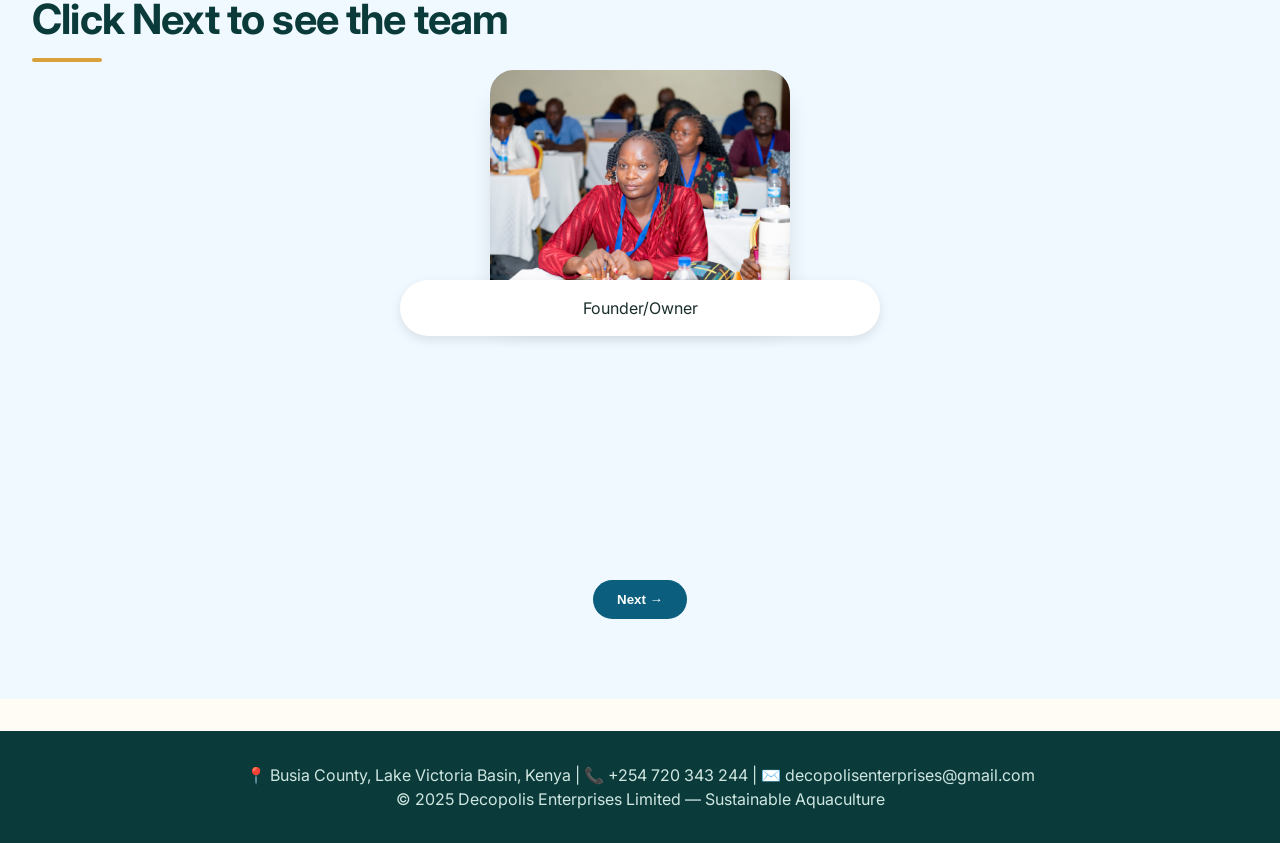
==== commit e7aa5ee0: "Update index.html" ====
--- a/index.html
+++ b/index.html
@@ -266,12 +266,6 @@
           <source src="./videos/Decopolis/VID-20260406-WA0021.mp4" type="video/mp4">
         </video>
       </div>
-       <!-- Video 5 -->
-      <div class="video-wrapper">
-        <video class="responsive-video" controls>
-          <source src="./videos/Decopolis/VID-20260406-WA0022.mp4" type="video/mp4">
-        </video>
-      </div>
     </div>
   </div>
 </section>
